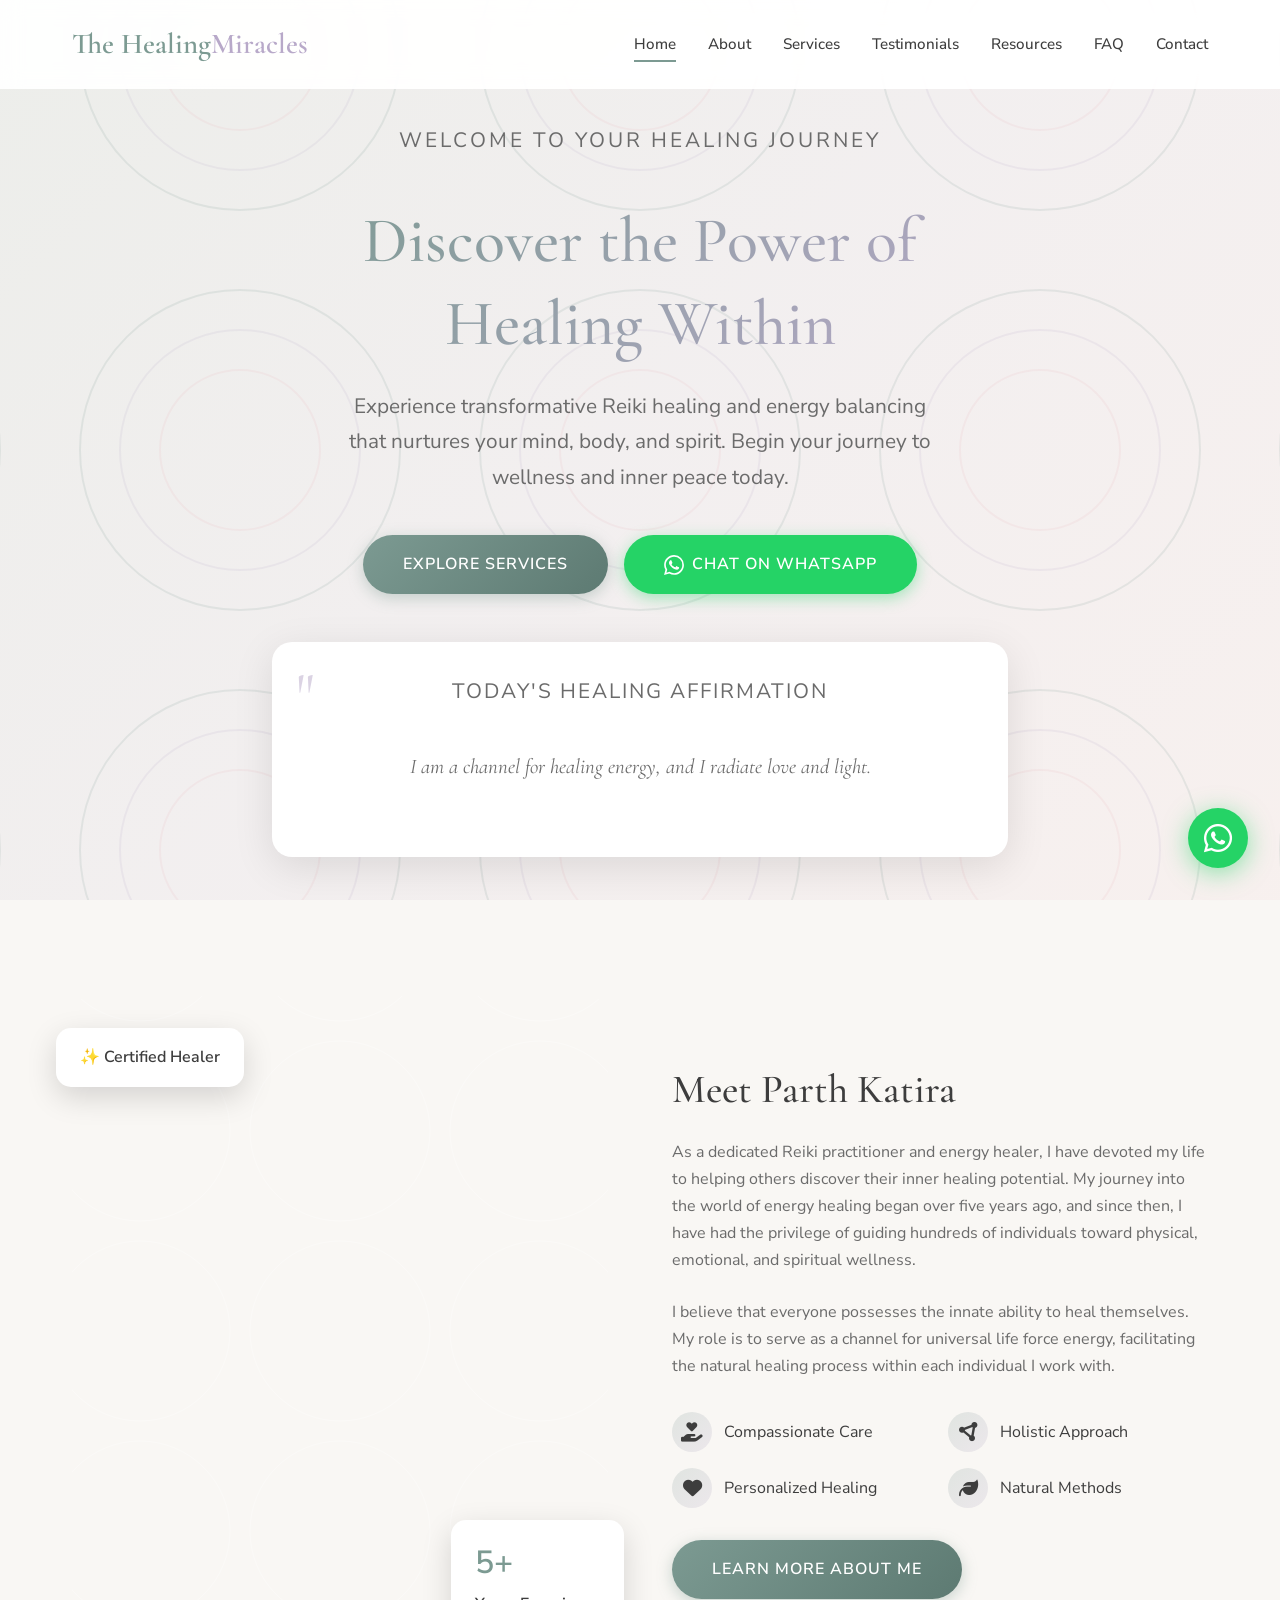
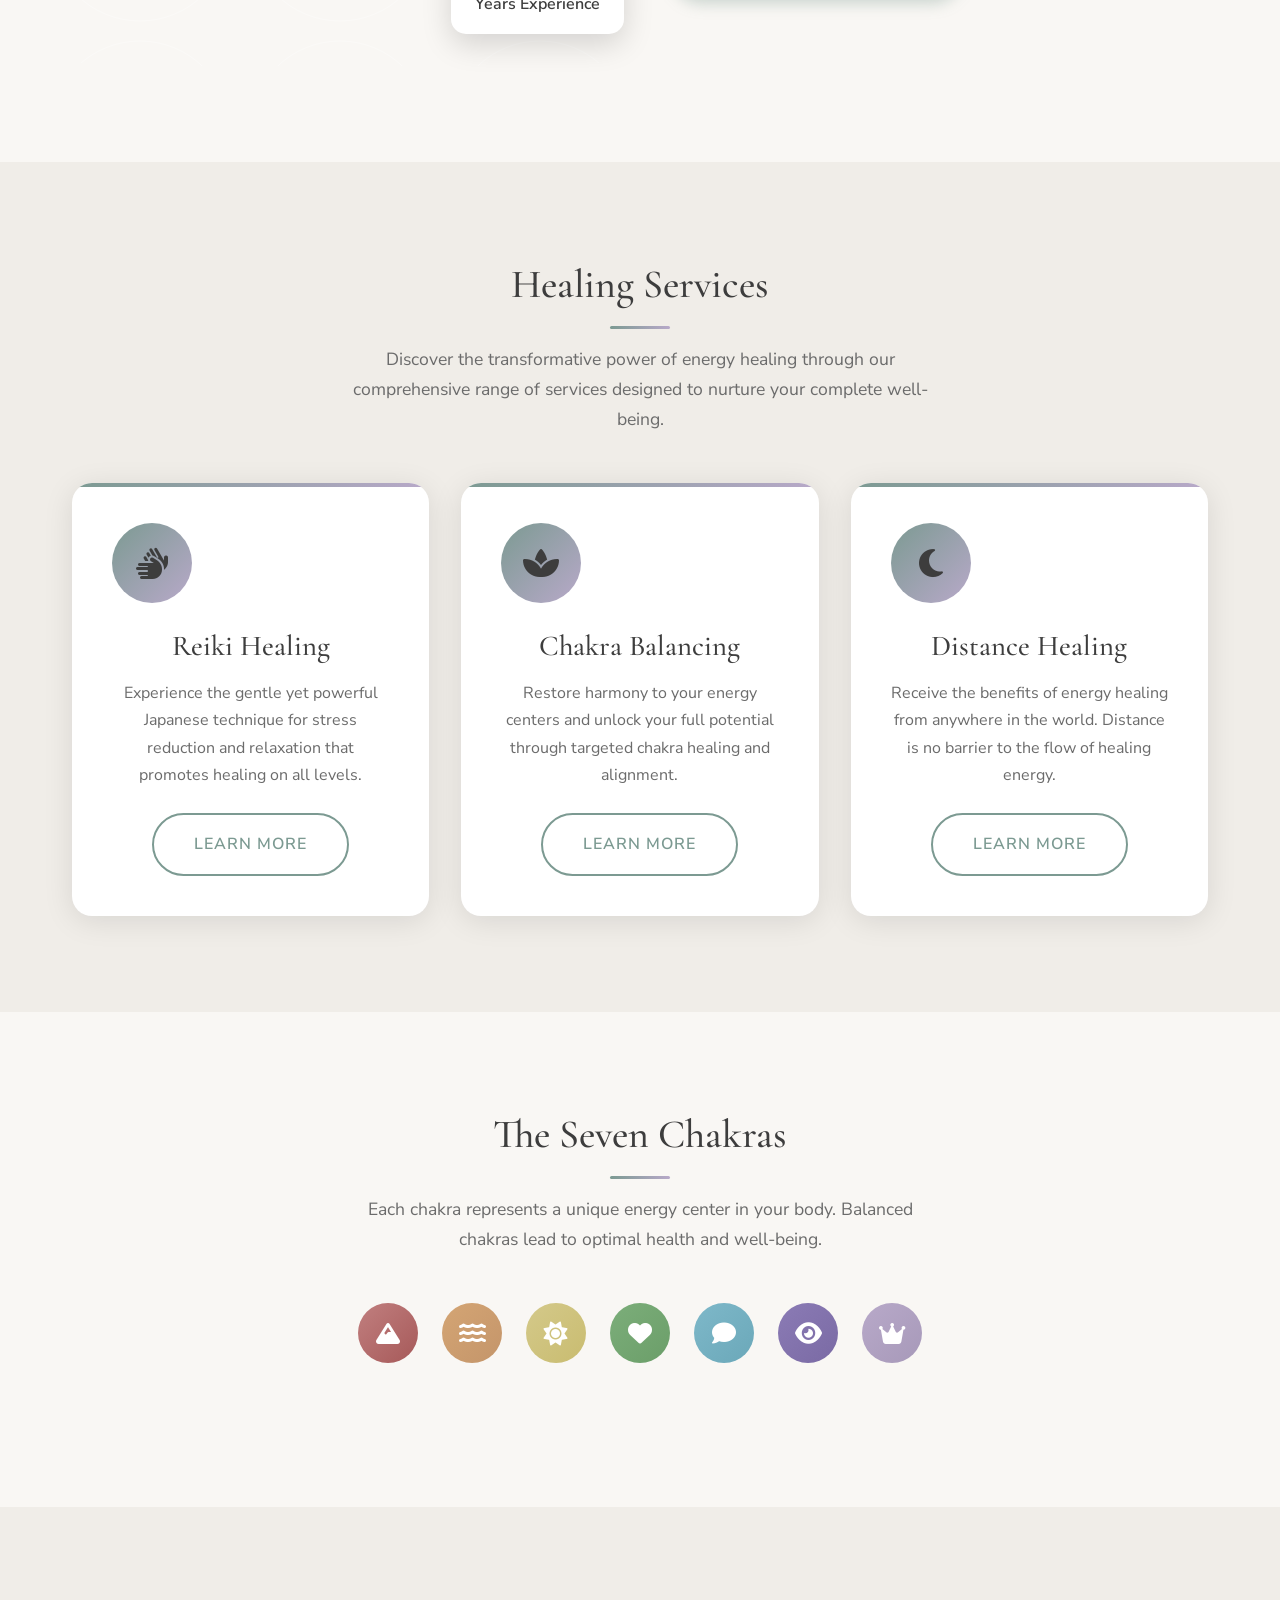
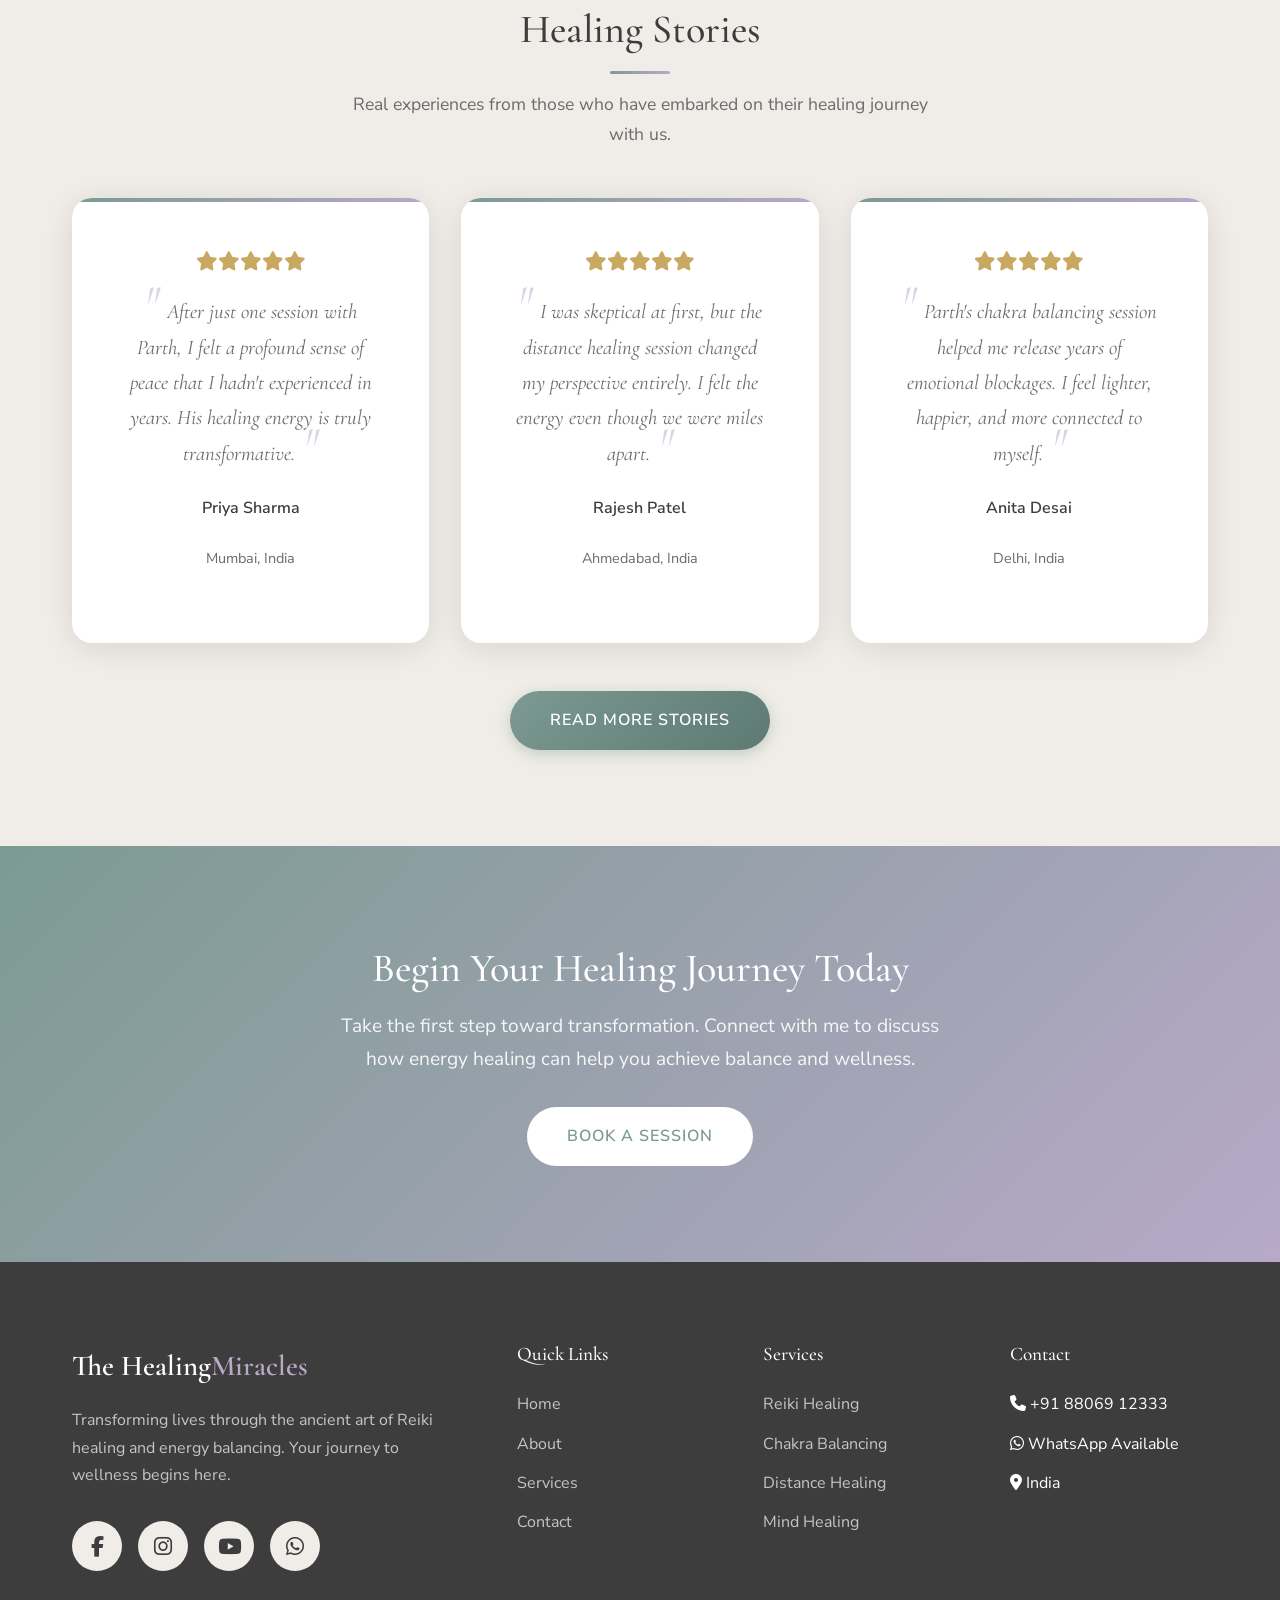
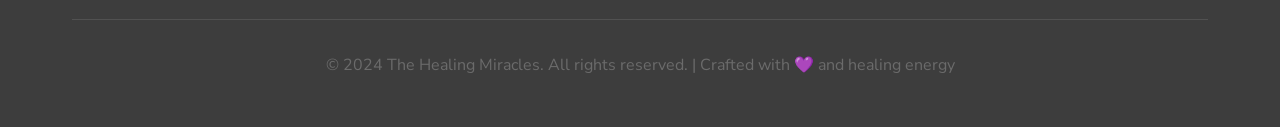
==== index.html @ 4c119acc "Initial commit: The Healing Miracles website - 7-page responsive healing website for Parth Katira - " ====
<!DOCTYPE html>
<html lang="en">
<head>
  <meta charset="UTF-8">
  <meta name="viewport" content="width=device-width, initial-scale=1.0">
  <meta name="description" content="The Healing Miracles - Professional Reiki healing and energy balancing by Parth Katira. Experience transformative healing for mind, body, and spirit.">
  <meta name="keywords" content="Reiki, healing, energy healing, chakra balancing, meditation, spiritual healing, Parth Katira">
  <meta name="author" content="Parth Katira">

  <!-- Open Graph -->
  <meta property="og:title" content="The Healing Miracles - Reiki & Energy Healing">
  <meta property="og:description" content="Transform your life through the power of Reiki and energy healing with Parth Katira.">
  <meta property="og:type" content="website">
  <meta property="og:url" content="https://thehealingmiracles.com">

  <title>The Healing Miracles | Reiki & Energy Healing by Parth Katira</title>

  <!-- Fonts -->
  <link rel="preconnect" href="https://fonts.googleapis.com">
  <link rel="preconnect" href="https://fonts.gstatic.com" crossorigin>
  <link href="https://fonts.googleapis.com/css2?family=Cormorant+Garamond:ital,wght@0,400;0,500;0,600;1,400&family=Nunito+Sans:wght@400;500;600;700&display=swap" rel="stylesheet">

  <!-- Font Awesome -->
  <link rel="stylesheet" href="https://cdnjs.cloudflare.com/ajax/libs/font-awesome/6.5.1/css/all.min.css">

  <!-- Styles -->
  <link rel="stylesheet" href="css/styles.css">

  <!-- Favicon -->
  <link rel="icon" href="data:image/svg+xml,<svg xmlns='http://www.w3.org/2000/svg' viewBox='0 0 100 100'><text y='.9em' font-size='90'>✨</text></svg>">
</head>
<body>
  <!-- Navigation -->
  <nav class="navbar">
    <div class="container">
      <a href="index.html" class="logo">The Healing<span>Miracles</span></a>
      <ul class="nav-links">
        <li><a href="index.html" class="active">Home</a></li>
        <li><a href="about.html">About</a></li>
        <li><a href="services.html">Services</a></li>
        <li><a href="testimonials.html">Testimonials</a></li>
        <li><a href="resources.html">Resources</a></li>
        <li><a href="faq.html">FAQ</a></li>
        <li><a href="contact.html">Contact</a></li>
      </ul>
      <div class="nav-toggle">
        <span></span>
        <span></span>
        <span></span>
      </div>
    </div>
  </nav>

  <!-- Hero Section -->
  <section class="hero">
    <div class="hero-content">
      <p class="hero-tagline">Welcome to Your Healing Journey</p>
      <h1>Discover the Power of Healing Within</h1>
      <p>Experience transformative Reiki healing and energy balancing that nurtures your mind, body, and spirit. Begin your journey to wellness and inner peace today.</p>
      <div class="hero-buttons">
        <a href="services.html" class="btn btn-primary">Explore Services</a>
        <a href="https://wa.me/918806912333?text=Hello!%20I%20am%20interested%20in%20learning%20more%20about%20your%20healing%20services." target="_blank" class="btn btn-whatsapp">
          <svg width="20" height="20" fill="currentColor" viewBox="0 0 24 24"><path d="M17.472 14.382c-.297-.149-1.758-.867-2.03-.967-.273-.099-.471-.148-.67.15-.197.297-.767.966-.94 1.164-.173.199-.347.223-.644.075-.297-.15-1.255-.463-2.39-1.475-.883-.788-1.48-1.761-1.653-2.059-.173-.297-.018-.458.13-.606.134-.133.298-.347.446-.52.149-.174.198-.298.298-.497.099-.198.05-.371-.025-.52-.075-.149-.669-1.612-.916-2.207-.242-.579-.487-.5-.669-.51-.173-.008-.371-.01-.57-.01-.198 0-.52.074-.792.372-.272.297-1.04 1.016-1.04 2.479 0 1.462 1.065 2.875 1.213 3.074.149.198 2.096 3.2 5.077 4.487.709.306 1.262.489 1.694.625.712.227 1.36.195 1.871.118.571-.085 1.758-.719 2.006-1.413.248-.694.248-1.289.173-1.413-.074-.124-.272-.198-.57-.347m-5.421 7.403h-.004a9.87 9.87 0 01-5.031-1.378l-.361-.214-3.741.982.998-3.648-.235-.374a9.86 9.86 0 01-1.51-5.26c.001-5.45 4.436-9.884 9.888-9.884 2.64 0 5.122 1.03 6.988 2.898a9.825 9.825 0 012.893 6.994c-.003 5.45-4.437 9.884-9.885 9.884m8.413-18.297A11.815 11.815 0 0012.05 0C5.495 0 .16 5.335.157 11.892c0 2.096.547 4.142 1.588 5.945L.057 24l6.305-1.654a11.882 11.882 0 005.683 1.448h.005c6.554 0 11.89-5.335 11.893-11.893a11.821 11.821 0 00-3.48-8.413z"/></svg>
          Chat on WhatsApp
        </a>
      </div>

      <!-- Daily Affirmation -->
      <div class="affirmation-box">
        <p class="affirmation-label">Today's Healing Affirmation</p>
        <p class="affirmation-text" id="affirmation-text">I am a channel for healing energy, and I radiate love and light.</p>
      </div>
    </div>
  </section>

  <!-- About Preview Section -->
  <section class="section">
    <div class="container">
      <div class="about-grid">
        <div class="about-image">
          <div class="about-image-placeholder" style="background: url('https://images.unsplash.com/photo-1508672019048-805c876b67e2?w=600&h=750&fit=crop') center/cover;">
          </div>
          <div class="floating-badge badge-experience">
            <span style="color: var(--primary); font-size: 2rem;">5+</span><br>
            Years Experience
          </div>
          <div class="floating-badge badge-certified">
            ✨ Certified Healer
          </div>
        </div>
        <div class="about-content fade-in">
          <h2>Meet Parth Katira</h2>
          <p>As a dedicated Reiki practitioner and energy healer, I have devoted my life to helping others discover their inner healing potential. My journey into the world of energy healing began over five years ago, and since then, I have had the privilege of guiding hundreds of individuals toward physical, emotional, and spiritual wellness.</p>
          <p>I believe that everyone possesses the innate ability to heal themselves. My role is to serve as a channel for universal life force energy, facilitating the natural healing process within each individual I work with.</p>

          <div class="values-list">
            <div class="value-item">
              <div class="value-icon"><i class="fas fa-hand-holding-heart"></i></div>
              <span>Compassionate Care</span>
            </div>
            <div class="value-item">
              <div class="value-icon"><i class="fas fa-circle-nodes"></i></div>
              <span>Holistic Approach</span>
            </div>
            <div class="value-item">
              <div class="value-icon"><i class="fas fa-heart"></i></div>
              <span>Personalized Healing</span>
            </div>
            <div class="value-item">
              <div class="value-icon"><i class="fas fa-leaf"></i></div>
              <span>Natural Methods</span>
            </div>
          </div>

          <a href="about.html" class="btn btn-primary">Learn More About Me</a>
        </div>
      </div>
    </div>
  </section>

  <!-- Services Preview -->
  <section class="section section-alt">
    <div class="container">
      <h2 class="section-title">Healing Services</h2>
      <p class="section-subtitle">Discover the transformative power of energy healing through our comprehensive range of services designed to nurture your complete well-being.</p>

      <div class="card-grid">
        <div class="card service-card fade-in">
          <div class="card-icon"><i class="fas fa-hands"></i></div>
          <h3>Reiki Healing</h3>
          <p>Experience the gentle yet powerful Japanese technique for stress reduction and relaxation that promotes healing on all levels.</p>
          <a href="services.html" class="btn btn-secondary">Learn More</a>
        </div>

        <div class="card service-card fade-in">
          <div class="card-icon"><i class="fas fa-spa"></i></div>
          <h3>Chakra Balancing</h3>
          <p>Restore harmony to your energy centers and unlock your full potential through targeted chakra healing and alignment.</p>
          <a href="services.html" class="btn btn-secondary">Learn More</a>
        </div>

        <div class="card service-card fade-in">
          <div class="card-icon"><i class="fas fa-moon"></i></div>
          <h3>Distance Healing</h3>
          <p>Receive the benefits of energy healing from anywhere in the world. Distance is no barrier to the flow of healing energy.</p>
          <a href="services.html" class="btn btn-secondary">Learn More</a>
        </div>
      </div>
    </div>
  </section>

  <!-- Chakra Display -->
  <section class="section">
    <div class="container text-center">
      <h2 class="section-title">The Seven Chakras</h2>
      <p class="section-subtitle">Each chakra represents a unique energy center in your body. Balanced chakras lead to optimal health and well-being.</p>

      <div class="chakra-display">
        <div class="chakra chakra-root" data-chakra="root" title="Root Chakra - Grounding & Stability"><i class="fas fa-mountain"></i></div>
        <div class="chakra chakra-sacral" data-chakra="sacral" title="Sacral Chakra - Creativity & Emotions"><i class="fas fa-water"></i></div>
        <div class="chakra chakra-solar" data-chakra="solar" title="Solar Plexus - Personal Power"><i class="fas fa-sun"></i></div>
        <div class="chakra chakra-heart" data-chakra="heart" title="Heart Chakra - Love & Compassion"><i class="fas fa-heart"></i></div>
        <div class="chakra chakra-throat" data-chakra="throat" title="Throat Chakra - Communication"><i class="fas fa-comment"></i></div>
        <div class="chakra chakra-third-eye" data-chakra="third-eye" title="Third Eye - Intuition & Wisdom"><i class="fas fa-eye"></i></div>
        <div class="chakra chakra-crown" data-chakra="crown" title="Crown Chakra - Spiritual Connection"><i class="fas fa-crown"></i></div>
      </div>
    </div>
  </section>

  <!-- Testimonials Preview -->
  <section class="section section-alt">
    <div class="container">
      <h2 class="section-title">Healing Stories</h2>
      <p class="section-subtitle">Real experiences from those who have embarked on their healing journey with us.</p>

      <div class="card-grid">
        <div class="card testimonial-card fade-in">
          <div class="stars"><i class="fas fa-star"></i><i class="fas fa-star"></i><i class="fas fa-star"></i><i class="fas fa-star"></i><i class="fas fa-star"></i></div>
          <p class="testimonial-text">After just one session with Parth, I felt a profound sense of peace that I hadn't experienced in years. His healing energy is truly transformative.</p>
          <p class="testimonial-author">Priya Sharma</p>
          <p class="testimonial-location">Mumbai, India</p>
        </div>

        <div class="card testimonial-card fade-in">
          <div class="stars"><i class="fas fa-star"></i><i class="fas fa-star"></i><i class="fas fa-star"></i><i class="fas fa-star"></i><i class="fas fa-star"></i></div>
          <p class="testimonial-text">I was skeptical at first, but the distance healing session changed my perspective entirely. I felt the energy even though we were miles apart.</p>
          <p class="testimonial-author">Rajesh Patel</p>
          <p class="testimonial-location">Ahmedabad, India</p>
        </div>

        <div class="card testimonial-card fade-in">
          <div class="stars"><i class="fas fa-star"></i><i class="fas fa-star"></i><i class="fas fa-star"></i><i class="fas fa-star"></i><i class="fas fa-star"></i></div>
          <p class="testimonial-text">Parth's chakra balancing session helped me release years of emotional blockages. I feel lighter, happier, and more connected to myself.</p>
          <p class="testimonial-author">Anita Desai</p>
          <p class="testimonial-location">Delhi, India</p>
        </div>
      </div>

      <div class="text-center" style="margin-top: 3rem;">
        <a href="testimonials.html" class="btn btn-primary">Read More Stories</a>
      </div>
    </div>
  </section>

  <!-- CTA Section -->
  <section class="section" style="background: linear-gradient(135deg, var(--primary), var(--secondary)); color: white; text-align: center;">
    <div class="container">
      <h2 style="color: white; margin-bottom: 1rem;">Begin Your Healing Journey Today</h2>
      <p style="color: rgba(255,255,255,0.9); max-width: 600px; margin: 0 auto 2rem; font-size: 1.2rem;">Take the first step toward transformation. Connect with me to discuss how energy healing can help you achieve balance and wellness.</p>
      <a href="https://wa.me/918806912333?text=Hello!%20I%20would%20like%20to%20book%20a%20healing%20session." target="_blank" class="btn" style="background: white; color: var(--primary);">
        Book a Session
      </a>
    </div>
  </section>

  <!-- Footer -->
  <footer class="footer">
    <div class="container">
      <div class="footer-grid">
        <div class="footer-brand">
          <a href="index.html" class="logo">The Healing<span>Miracles</span></a>
          <p>Transforming lives through the ancient art of Reiki healing and energy balancing. Your journey to wellness begins here.</p>
          <div class="social-links">
            <a href="#" class="social-link" title="Facebook"><i class="fab fa-facebook-f"></i></a>
            <a href="#" class="social-link" title="Instagram"><i class="fab fa-instagram"></i></a>
            <a href="#" class="social-link" title="YouTube"><i class="fab fa-youtube"></i></a>
            <a href="https://wa.me/918806912333" class="social-link" title="WhatsApp"><i class="fab fa-whatsapp"></i></a>
          </div>
        </div>

        <div>
          <h4>Quick Links</h4>
          <ul class="footer-links">
            <li><a href="index.html">Home</a></li>
            <li><a href="about.html">About</a></li>
            <li><a href="services.html">Services</a></li>
            <li><a href="contact.html">Contact</a></li>
          </ul>
        </div>

        <div>
          <h4>Services</h4>
          <ul class="footer-links">
            <li><a href="services.html">Reiki Healing</a></li>
            <li><a href="services.html">Chakra Balancing</a></li>
            <li><a href="services.html">Distance Healing</a></li>
            <li><a href="services.html">Mind Healing</a></li>
          </ul>
        </div>

        <div>
          <h4>Contact</h4>
          <ul class="footer-links">
            <li><i class="fas fa-phone"></i> +91 88069 12333</li>
            <li><i class="fab fa-whatsapp"></i> WhatsApp Available</li>
            <li><i class="fas fa-map-marker-alt"></i> India</li>
          </ul>
        </div>
      </div>

      <div class="footer-bottom">
        <p>&copy; 2024 The Healing Miracles. All rights reserved. | Crafted with 💜 and healing energy</p>
      </div>
    </div>
  </footer>

  <!-- WhatsApp Floating Button -->
  <a href="https://wa.me/918806912333?text=Hello!%20I%20am%20interested%20in%20your%20healing%20services." target="_blank" class="whatsapp-float" title="Chat on WhatsApp">
    <i class="fab fa-whatsapp"></i>
  </a>

  <!-- Scripts -->
  <script src="js/main.js"></script>
</body>
</html>
---- css/styles.css ----
/* ============================================
   The Healing Miracles - Main Stylesheet
   A calming, spiritual design for healing practice
   ============================================ */

/* CSS Variables */
:root {
  --primary: #7C9A92;
  --primary-dark: #5d7a72;
  --secondary: #B8A9C9;
  --accent: #E8B4BC;
  --background: #F9F7F4;
  --background-alt: #F0EDE8;
  --text: #3D3D3D;
  --text-light: #6B6B6B;
  --white: #FFFFFF;
  --gold: #C9A962;
  --shadow: rgba(0, 0, 0, 0.1);
  --shadow-lg: rgba(0, 0, 0, 0.15);

  --font-primary: 'Cormorant Garamond', Georgia, serif;
  --font-secondary: 'Nunito Sans', 'Segoe UI', sans-serif;

  --transition: all 0.3s ease;
  --transition-slow: all 0.5s ease;
}

/* Reset & Base */
*, *::before, *::after {
  margin: 0;
  padding: 0;
  box-sizing: border-box;
}

html {
  scroll-behavior: smooth;
  font-size: 16px;
}

body {
  font-family: var(--font-secondary);
  background-color: var(--background);
  color: var(--text);
  line-height: 1.7;
  overflow-x: hidden;
}

/* Typography */
h1, h2, h3, h4, h5, h6 {
  font-family: var(--font-primary);
  font-weight: 500;
  line-height: 1.3;
  color: var(--text);
}

h1 { font-size: 3.5rem; }
h2 { font-size: 2.5rem; }
h3 { font-size: 1.8rem; }
h4 { font-size: 1.4rem; }

p {
  margin-bottom: 1rem;
  color: var(--text-light);
}

a {
  color: var(--primary);
  text-decoration: none;
  transition: var(--transition);
}

a:hover {
  color: var(--primary-dark);
}

/* Utility Classes */
.container {
  max-width: 1200px;
  margin: 0 auto;
  padding: 0 2rem;
}

.section {
  padding: 6rem 0;
}

.section-alt {
  background-color: var(--background-alt);
}

.text-center {
  text-align: center;
}

.section-title {
  text-align: center;
  margin-bottom: 1rem;
  position: relative;
}

.section-subtitle {
  text-align: center;
  color: var(--text-light);
  max-width: 600px;
  margin: 0 auto 3rem;
  font-size: 1.1rem;
}

.section-title::after {
  content: '';
  display: block;
  width: 60px;
  height: 3px;
  background: linear-gradient(90deg, var(--primary), var(--secondary));
  margin: 1rem auto 0;
  border-radius: 2px;
}

/* Buttons */
.btn {
  display: inline-block;
  padding: 1rem 2.5rem;
  border-radius: 50px;
  font-family: var(--font-secondary);
  font-size: 1rem;
  font-weight: 600;
  text-transform: uppercase;
  letter-spacing: 1px;
  cursor: pointer;
  transition: var(--transition);
  border: none;
}

.btn-primary {
  background: linear-gradient(135deg, var(--primary), var(--primary-dark));
  color: var(--white);
  box-shadow: 0 4px 15px rgba(124, 154, 146, 0.4);
}

.btn-primary:hover {
  transform: translateY(-3px);
  box-shadow: 0 8px 25px rgba(124, 154, 146, 0.5);
  color: var(--white);
}

.btn-secondary {
  background: transparent;
  color: var(--primary);
  border: 2px solid var(--primary);
}

.btn-secondary:hover {
  background: var(--primary);
  color: var(--white);
}

.btn-whatsapp {
  background: #25D366;
  color: var(--white);
  display: inline-flex;
  align-items: center;
  gap: 0.5rem;
  box-shadow: 0 4px 15px rgba(37, 211, 102, 0.4);
}

.btn-whatsapp:hover {
  background: #128C7E;
  color: var(--white);
  transform: translateY(-3px);
}

/* Navigation */
.navbar {
  position: fixed;
  top: 0;
  left: 0;
  right: 0;
  z-index: 1000;
  padding: 1.25rem 0;
  background: rgba(255, 255, 255, 0.95);
  backdrop-filter: blur(10px);
  -webkit-backdrop-filter: blur(10px);
  transition: var(--transition);
}

.navbar.scrolled {
  background: rgba(255, 255, 255, 0.98);
  box-shadow: 0 2px 20px var(--shadow);
  padding: 0.75rem 0;
}

.navbar .container {
  display: flex;
  justify-content: space-between;
  align-items: center;
}

.logo {
  font-family: var(--font-primary);
  font-size: 1.8rem;
  color: var(--primary);
  font-weight: 600;
}

.logo span {
  color: var(--secondary);
}

.nav-links {
  display: flex;
  list-style: none;
  gap: 2rem;
}

.nav-links a {
  color: var(--text);
  font-weight: 500;
  font-size: 0.95rem;
  position: relative;
  padding: 0.5rem 0;
}

.nav-links a::after {
  content: '';
  position: absolute;
  bottom: 0;
  left: 0;
  width: 0;
  height: 2px;
  background: var(--primary);
  transition: var(--transition);
}

.nav-links a:hover::after,
.nav-links a.active::after {
  width: 100%;
}

.nav-toggle {
  display: none;
  flex-direction: column;
  gap: 5px;
  cursor: pointer;
  padding: 0.5rem;
}

.nav-toggle span {
  width: 25px;
  height: 2px;
  background: var(--text);
  transition: var(--transition);
}

/* Hero Section */
.hero {
  min-height: 100vh;
  display: flex;
  align-items: center;
  justify-content: center;
  text-align: center;
  position: relative;
  padding-top: 80px;
  background: linear-gradient(135deg,
    rgba(124, 154, 146, 0.1) 0%,
    rgba(184, 169, 201, 0.1) 50%,
    rgba(232, 180, 188, 0.1) 100%);
  overflow: hidden;
}

.hero::before {
  content: '';
  position: absolute;
  top: 0;
  left: 0;
  right: 0;
  bottom: 0;
  background: url('data:image/svg+xml,<svg xmlns="http://www.w3.org/2000/svg" viewBox="0 0 100 100"><circle cx="50" cy="50" r="40" fill="none" stroke="%237C9A92" stroke-width="0.5" opacity="0.3"/><circle cx="50" cy="50" r="30" fill="none" stroke="%23B8A9C9" stroke-width="0.5" opacity="0.3"/><circle cx="50" cy="50" r="20" fill="none" stroke="%23E8B4BC" stroke-width="0.5" opacity="0.3"/></svg>') center/400px repeat;
  opacity: 0.5;
  animation: float 20s ease-in-out infinite;
}

@keyframes float {
  0%, 100% { transform: translateY(0) rotate(0deg); }
  50% { transform: translateY(-20px) rotate(5deg); }
}

.hero-content {
  position: relative;
  z-index: 1;
  max-width: 800px;
  padding: 2rem;
}

.hero-tagline {
  font-family: var(--font-secondary);
  font-size: 1rem;
  text-transform: uppercase;
  letter-spacing: 3px;
  color: var(--primary);
  margin-bottom: 1.5rem;
}

.hero h1 {
  font-size: 4rem;
  margin-bottom: 1.5rem;
  background: linear-gradient(135deg, var(--primary), var(--secondary));
  -webkit-background-clip: text;
  -webkit-text-fill-color: transparent;
  background-clip: text;
}

.hero p {
  font-size: 1.3rem;
  color: var(--text-light);
  margin-bottom: 2.5rem;
  max-width: 600px;
  margin-left: auto;
  margin-right: auto;
}

.hero-buttons {
  display: flex;
  gap: 1rem;
  justify-content: center;
  flex-wrap: wrap;
}

/* Daily Affirmation */
.affirmation-box {
  background: var(--white);
  padding: 2rem 3rem;
  border-radius: 20px;
  box-shadow: 0 10px 40px var(--shadow);
  margin-top: 3rem;
  position: relative;
}

.affirmation-box::before {
  content: '"';
  font-family: var(--font-primary);
  font-size: 4rem;
  color: var(--secondary);
  opacity: 0.5;
  position: absolute;
  top: 0;
  left: 1.5rem;
}

.affirmation-label {
  font-size: 0.85rem;
  text-transform: uppercase;
  letter-spacing: 2px;
  color: var(--primary);
  margin-bottom: 0.5rem;
}

.affirmation-text {
  font-family: var(--font-primary);
  font-size: 1.5rem;
  font-style: italic;
  color: var(--text);
}

/* Page Header */
.page-header {
  padding: 10rem 0 5rem;
  text-align: center;
  background: linear-gradient(135deg,
    rgba(124, 154, 146, 0.1) 0%,
    rgba(184, 169, 201, 0.1) 100%);
}

.page-header h1 {
  font-size: 3rem;
  margin-bottom: 1rem;
}

.breadcrumb {
  display: flex;
  justify-content: center;
  gap: 0.5rem;
  font-size: 0.9rem;
  color: var(--text-light);
}

.breadcrumb a {
  color: var(--primary);
}

/* Cards */
.card-grid {
  display: grid;
  grid-template-columns: repeat(auto-fit, minmax(300px, 1fr));
  gap: 2rem;
}

.card {
  background: var(--white);
  border-radius: 20px;
  padding: 2.5rem;
  box-shadow: 0 5px 30px var(--shadow);
  transition: var(--transition);
  position: relative;
  overflow: hidden;
}

.card::before {
  content: '';
  position: absolute;
  top: 0;
  left: 0;
  right: 0;
  height: 4px;
  background: linear-gradient(90deg, var(--primary), var(--secondary));
}

.card:hover {
  transform: translateY(-10px);
  box-shadow: 0 15px 50px var(--shadow-lg);
}

.card-icon {
  width: 80px;
  height: 80px;
  border-radius: 50%;
  background: linear-gradient(135deg, var(--primary), var(--secondary));
  display: flex;
  align-items: center;
  justify-content: center;
  margin-bottom: 1.5rem;
  font-size: 2rem;
}

.card h3 {
  margin-bottom: 1rem;
}

.card p {
  margin-bottom: 1.5rem;
}

/* Service Cards */
.service-card {
  text-align: center;
}

.service-price {
  font-family: var(--font-primary);
  font-size: 2rem;
  color: var(--primary);
  margin: 1rem 0;
}

.service-features {
  list-style: none;
  margin: 1.5rem 0;
  text-align: left;
}

.service-features li {
  padding: 0.5rem 0;
  padding-left: 1.5rem;
  position: relative;
  color: var(--text-light);
}

.service-features li::before {
  content: '✓';
  position: absolute;
  left: 0;
  color: var(--primary);
  font-weight: bold;
}

/* Testimonials */
.testimonial-card {
  text-align: center;
  padding: 3rem;
}

.testimonial-text {
  font-family: var(--font-primary);
  font-size: 1.3rem;
  font-style: italic;
  margin-bottom: 2rem;
  position: relative;
}

.testimonial-text::before,
.testimonial-text::after {
  font-size: 3rem;
  color: var(--secondary);
  opacity: 0.5;
  line-height: 0;
}

.testimonial-text::before {
  content: '"';
  margin-right: 0.5rem;
}

.testimonial-text::after {
  content: '"';
  margin-left: 0.5rem;
}

.testimonial-author {
  font-weight: 600;
  color: var(--text);
}

.testimonial-location {
  font-size: 0.9rem;
  color: var(--text-light);
}

.stars {
  color: var(--gold);
  font-size: 1.2rem;
  margin-bottom: 1rem;
}

/* About Section */
.about-grid {
  display: grid;
  grid-template-columns: 1fr 1fr;
  gap: 4rem;
  align-items: center;
}

.about-image {
  position: relative;
}

.about-image-placeholder {
  width: 100%;
  aspect-ratio: 4/5;
  background: linear-gradient(135deg, var(--primary), var(--secondary));
  border-radius: 20px;
  display: flex;
  align-items: center;
  justify-content: center;
  font-size: 8rem;
  color: var(--white);
  position: relative;
  overflow: hidden;
}

.about-image-placeholder::after {
  content: '';
  position: absolute;
  inset: 0;
  background: url('data:image/svg+xml,<svg xmlns="http://www.w3.org/2000/svg" viewBox="0 0 100 100"><circle cx="50" cy="50" r="45" fill="none" stroke="white" stroke-width="0.5" opacity="0.3"/></svg>') center/200px repeat;
}

.floating-badge {
  position: absolute;
  background: var(--white);
  padding: 1rem 1.5rem;
  border-radius: 15px;
  box-shadow: 0 10px 30px var(--shadow-lg);
  font-weight: 600;
}

.badge-experience {
  bottom: 2rem;
  right: -1rem;
}

.badge-certified {
  top: 2rem;
  left: -1rem;
}

.about-content h2 {
  margin-bottom: 1.5rem;
}

.about-content p {
  margin-bottom: 1.5rem;
}

.values-list {
  display: grid;
  grid-template-columns: 1fr 1fr;
  gap: 1rem;
  margin: 2rem 0;
}

.value-item {
  display: flex;
  align-items: center;
  gap: 0.75rem;
}

.value-icon {
  width: 40px;
  height: 40px;
  border-radius: 50%;
  background: linear-gradient(135deg, rgba(124, 154, 146, 0.2), rgba(184, 169, 201, 0.2));
  display: flex;
  align-items: center;
  justify-content: center;
  font-size: 1.2rem;
}

/* FAQ Accordion */
.faq-list {
  max-width: 800px;
  margin: 0 auto;
}

.faq-item {
  background: var(--white);
  border-radius: 15px;
  margin-bottom: 1rem;
  box-shadow: 0 5px 20px var(--shadow);
  overflow: hidden;
}

.faq-question {
  width: 100%;
  padding: 1.5rem 2rem;
  background: none;
  border: none;
  text-align: left;
  font-family: var(--font-primary);
  font-size: 1.2rem;
  color: var(--text);
  cursor: pointer;
  display: flex;
  justify-content: space-between;
  align-items: center;
  transition: var(--transition);
}

.faq-question:hover {
  color: var(--primary);
}

.faq-icon {
  font-size: 1.5rem;
  color: var(--primary);
  transition: var(--transition);
}

.faq-item.active .faq-icon {
  transform: rotate(45deg);
}

.faq-answer {
  max-height: 0;
  overflow: hidden;
  transition: var(--transition-slow);
}

.faq-item.active .faq-answer {
  max-height: 500px;
}

.faq-answer-content {
  padding: 0 2rem 1.5rem;
  color: var(--text-light);
}

/* Contact Section */
.contact-grid {
  display: grid;
  grid-template-columns: 1fr 1.5fr;
  gap: 4rem;
}

.contact-info {
  padding: 2rem;
}

.contact-item {
  display: flex;
  gap: 1.5rem;
  margin-bottom: 2rem;
}

.contact-icon {
  width: 60px;
  height: 60px;
  border-radius: 50%;
  background: linear-gradient(135deg, var(--primary), var(--secondary));
  display: flex;
  align-items: center;
  justify-content: center;
  font-size: 1.5rem;
  flex-shrink: 0;
}

.contact-text h4 {
  margin-bottom: 0.25rem;
}

.contact-text p {
  margin: 0;
}

.social-links {
  display: flex;
  gap: 1rem;
  margin-top: 2rem;
}

.social-link {
  width: 50px;
  height: 50px;
  border-radius: 50%;
  background: var(--background-alt);
  display: flex;
  align-items: center;
  justify-content: center;
  font-size: 1.3rem;
  color: var(--text);
  transition: var(--transition);
}

.social-link:hover {
  background: var(--primary);
  color: var(--white);
  transform: translateY(-3px);
}

.contact-form {
  background: var(--white);
  padding: 3rem;
  border-radius: 20px;
  box-shadow: 0 10px 40px var(--shadow);
}

.form-group {
  margin-bottom: 1.5rem;
}

.form-group label {
  display: block;
  margin-bottom: 0.5rem;
  font-weight: 500;
  color: var(--text);
}

.form-group input,
.form-group textarea,
.form-group select {
  width: 100%;
  padding: 1rem 1.5rem;
  border: 2px solid var(--background-alt);
  border-radius: 10px;
  font-family: var(--font-secondary);
  font-size: 1rem;
  transition: var(--transition);
  background: var(--background);
}

.form-group input:focus,
.form-group textarea:focus,
.form-group select:focus {
  outline: none;
  border-color: var(--primary);
  background: var(--white);
}

.form-group textarea {
  min-height: 150px;
  resize: vertical;
}

/* Resources/Blog Cards */
.resource-card {
  background: var(--white);
  border-radius: 20px;
  overflow: hidden;
  box-shadow: 0 5px 30px var(--shadow);
  transition: var(--transition);
}

.resource-card:hover {
  transform: translateY(-10px);
}

.resource-image {
  height: 200px;
  background: linear-gradient(135deg, var(--primary), var(--secondary));
  display: flex;
  align-items: center;
  justify-content: center;
  font-size: 4rem;
}

.resource-content {
  padding: 2rem;
}

.resource-tag {
  display: inline-block;
  padding: 0.25rem 1rem;
  background: rgba(124, 154, 146, 0.1);
  color: var(--primary);
  border-radius: 20px;
  font-size: 0.85rem;
  margin-bottom: 1rem;
}

.resource-content h3 {
  margin-bottom: 0.75rem;
}

.resource-meta {
  font-size: 0.9rem;
  color: var(--text-light);
}

/* Chakra Display */
.chakra-display {
  display: flex;
  justify-content: center;
  gap: 1.5rem;
  flex-wrap: wrap;
  margin: 3rem 0;
}

.chakra {
  width: 60px;
  height: 60px;
  border-radius: 50%;
  display: flex;
  align-items: center;
  justify-content: center;
  font-size: 1.5rem;
  color: var(--white);
  transition: var(--transition);
  cursor: pointer;
}

.chakra:hover {
  transform: scale(1.2);
}

.chakra-root { background: linear-gradient(135deg, #C17F7F, #A65959); }
.chakra-sacral { background: linear-gradient(135deg, #D4A574, #C4956A); }
.chakra-solar { background: linear-gradient(135deg, #D4C98A, #C9BC70); }
.chakra-heart { background: linear-gradient(135deg, #7CAE7A, #6B9E69); }
.chakra-throat { background: linear-gradient(135deg, #7EB8C9, #6BA8B9); }
.chakra-third-eye { background: linear-gradient(135deg, #8B7BB5, #7A6AA4); }
.chakra-crown { background: linear-gradient(135deg, #B8A9C9, #A799B9); }

/* WhatsApp Floating Button */
.whatsapp-float {
  position: fixed;
  bottom: 2rem;
  right: 2rem;
  width: 60px;
  height: 60px;
  background: #25D366;
  border-radius: 50%;
  display: flex;
  align-items: center;
  justify-content: center;
  font-size: 2rem;
  color: var(--white);
  box-shadow: 0 5px 25px rgba(37, 211, 102, 0.5);
  z-index: 999;
  transition: var(--transition);
  animation: pulse 2s infinite;
}

.whatsapp-float:hover {
  transform: scale(1.1);
  color: var(--white);
}

@keyframes pulse {
  0%, 100% { box-shadow: 0 5px 25px rgba(37, 211, 102, 0.5); }
  50% { box-shadow: 0 5px 35px rgba(37, 211, 102, 0.8); }
}

/* Footer */
.footer {
  background: var(--text);
  color: var(--white);
  padding: 5rem 0 2rem;
}

.footer-grid {
  display: grid;
  grid-template-columns: 2fr 1fr 1fr 1fr;
  gap: 3rem;
  margin-bottom: 3rem;
}

.footer-brand .logo {
  color: var(--white);
  margin-bottom: 1rem;
  display: block;
}

.footer-brand p {
  color: rgba(255, 255, 255, 0.7);
}

.footer h4 {
  color: var(--white);
  margin-bottom: 1.5rem;
  font-size: 1.2rem;
}

.footer-links {
  list-style: none;
}

.footer-links li {
  margin-bottom: 0.75rem;
}

.footer-links a {
  color: rgba(255, 255, 255, 0.7);
}

.footer-links a:hover {
  color: var(--white);
}

.footer-bottom {
  border-top: 1px solid rgba(255, 255, 255, 0.1);
  padding-top: 2rem;
  text-align: center;
  color: rgba(255, 255, 255, 0.5);
}

/* Animations */
.fade-in {
  opacity: 0;
  transform: translateY(30px);
  transition: var(--transition-slow);
}

.fade-in.visible {
  opacity: 1;
  transform: translateY(0);
}

/* Responsive Design */
@media (max-width: 1024px) {
  .about-grid,
  .contact-grid {
    grid-template-columns: 1fr;
  }

  .footer-grid {
    grid-template-columns: 1fr 1fr;
  }
}

@media (max-width: 768px) {
  h1 { font-size: 2.5rem; }
  h2 { font-size: 2rem; }

  .hero h1 { font-size: 2.8rem; }

  .nav-links {
    position: fixed;
    top: 0;
    right: -100%;
    width: 80%;
    max-width: 300px;
    height: 100vh;
    background: var(--white);
    flex-direction: column;
    justify-content: center;
    align-items: center;
    box-shadow: -5px 0 30px var(--shadow);
    transition: var(--transition);
  }

  .nav-links.active {
    right: 0;
  }

  .nav-toggle {
    display: flex;
    z-index: 1001;
  }

  .nav-toggle.active span:nth-child(1) {
    transform: rotate(45deg) translate(5px, 5px);
  }

  .nav-toggle.active span:nth-child(2) {
    opacity: 0;
  }

  .nav-toggle.active span:nth-child(3) {
    transform: rotate(-45deg) translate(5px, -5px);
  }

  .section {
    padding: 4rem 0;
  }

  .values-list {
    grid-template-columns: 1fr;
  }

  .footer-grid {
    grid-template-columns: 1fr;
    text-align: center;
  }

  .social-links {
    justify-content: center;
  }

  .hero-buttons {
    flex-direction: column;
    align-items: center;
  }

  .affirmation-box {
    padding: 1.5rem 2rem;
  }

  .card-grid {
    grid-template-columns: 1fr;
  }
}

@media (max-width: 480px) {
  .container {
    padding: 0 1rem;
  }

  .hero h1 {
    font-size: 2.2rem;
  }

  .btn {
    padding: 0.875rem 2rem;
    font-size: 0.9rem;
  }

  .whatsapp-float {
    bottom: 1rem;
    right: 1rem;
  }
}

/* Print Styles */
@media print {
  .navbar,
  .whatsapp-float,
  .btn {
    display: none;
  }
}
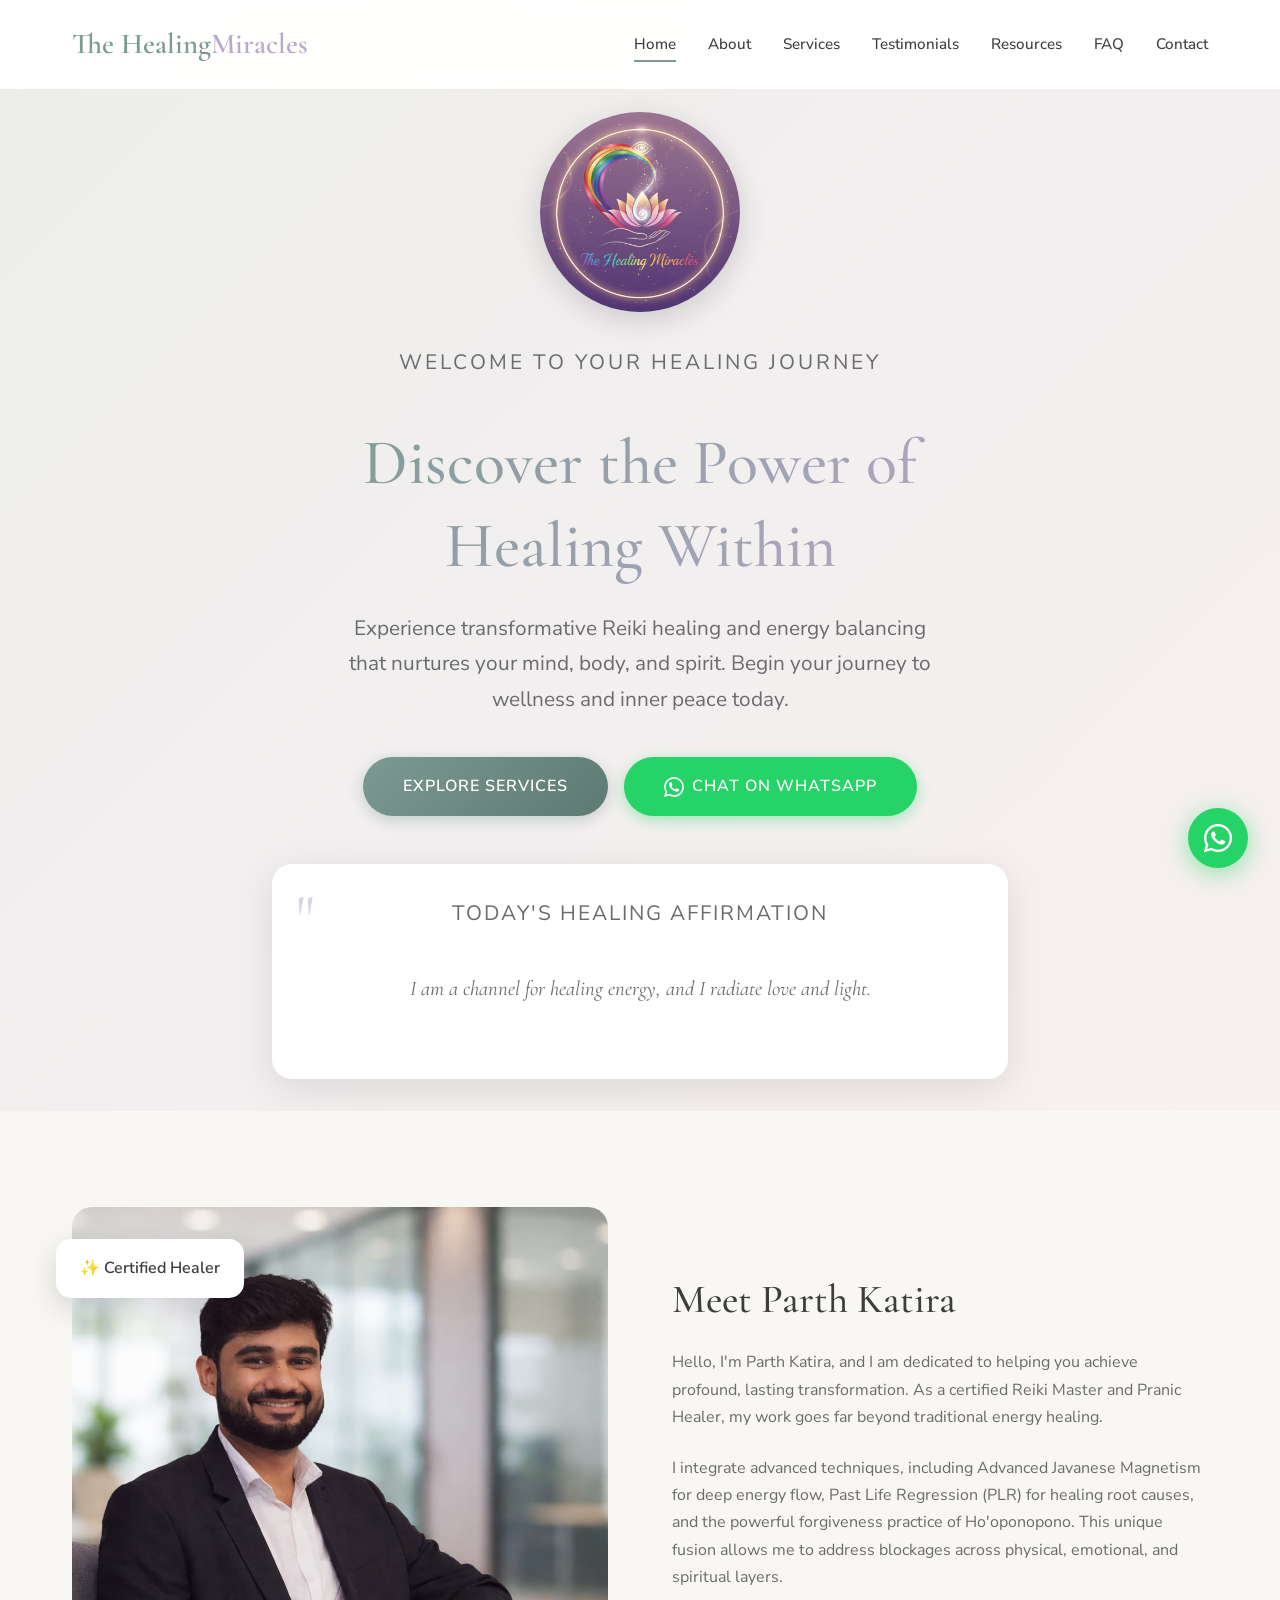
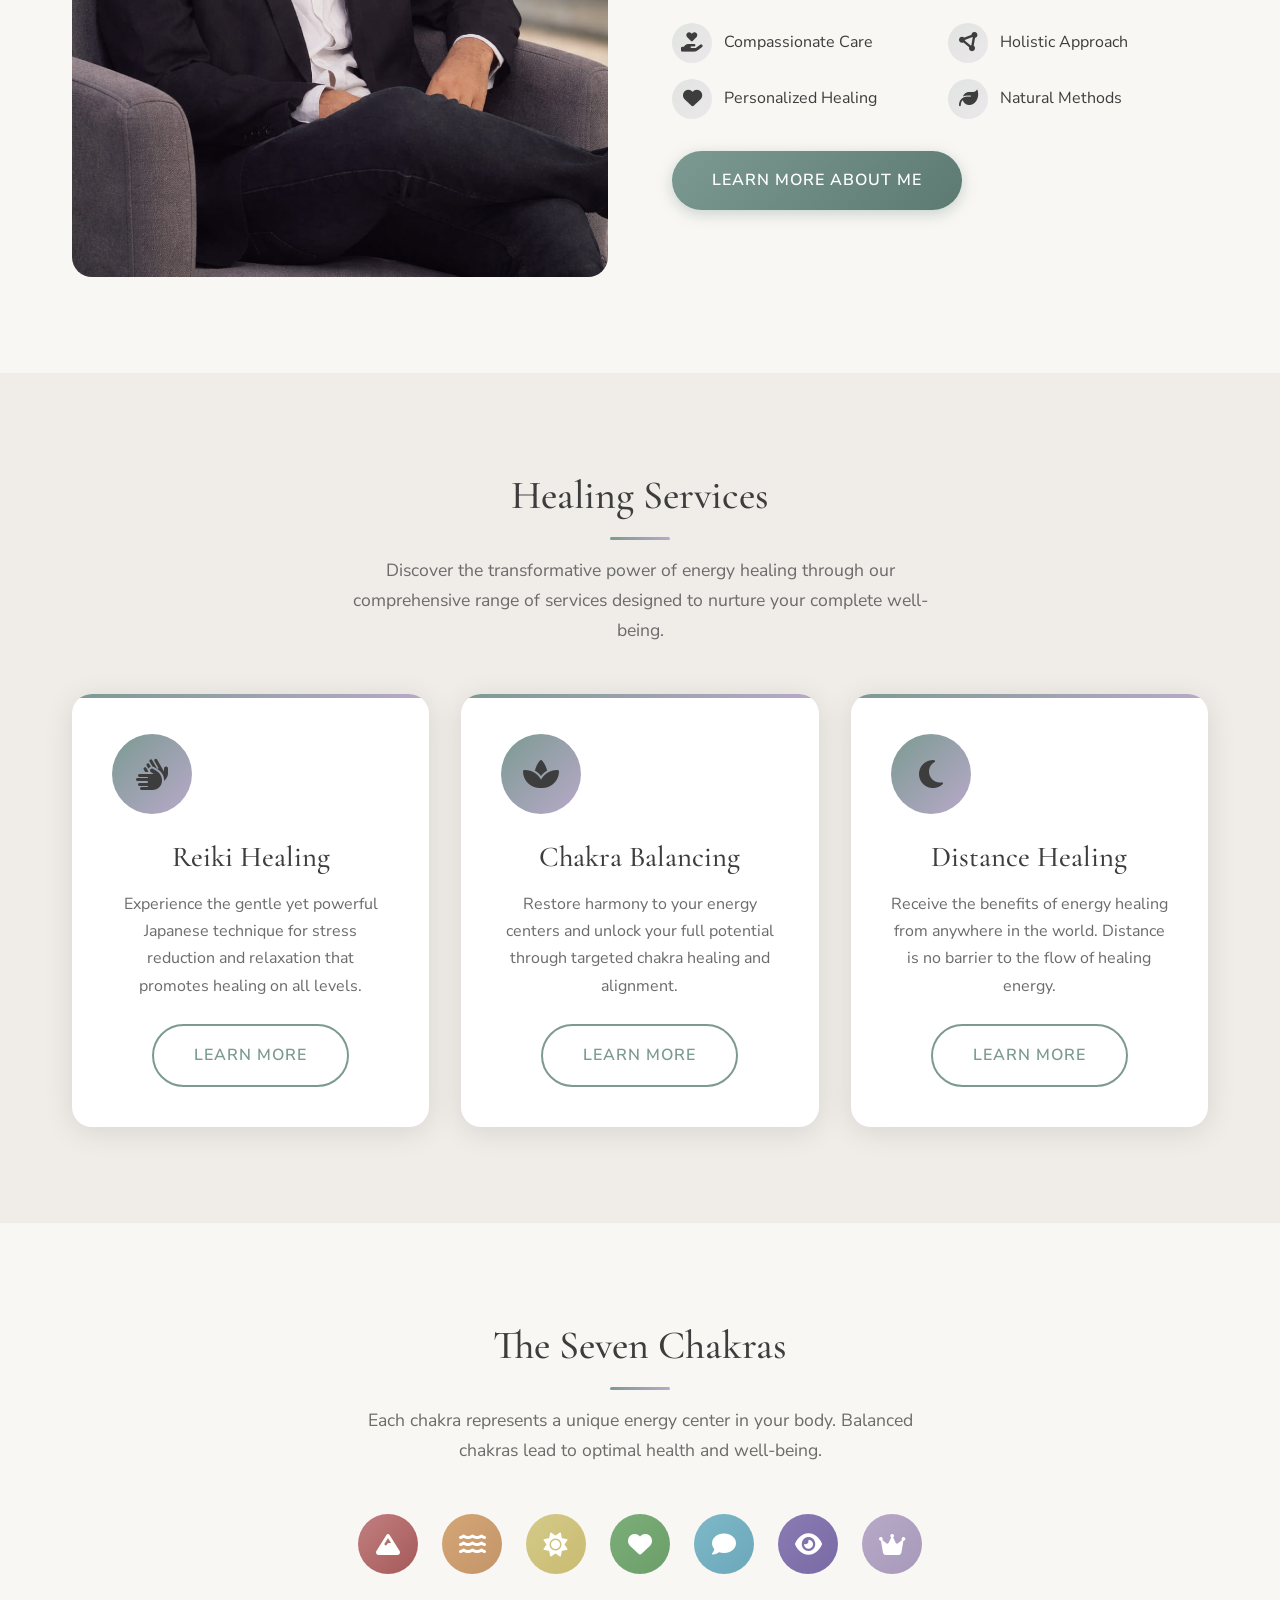
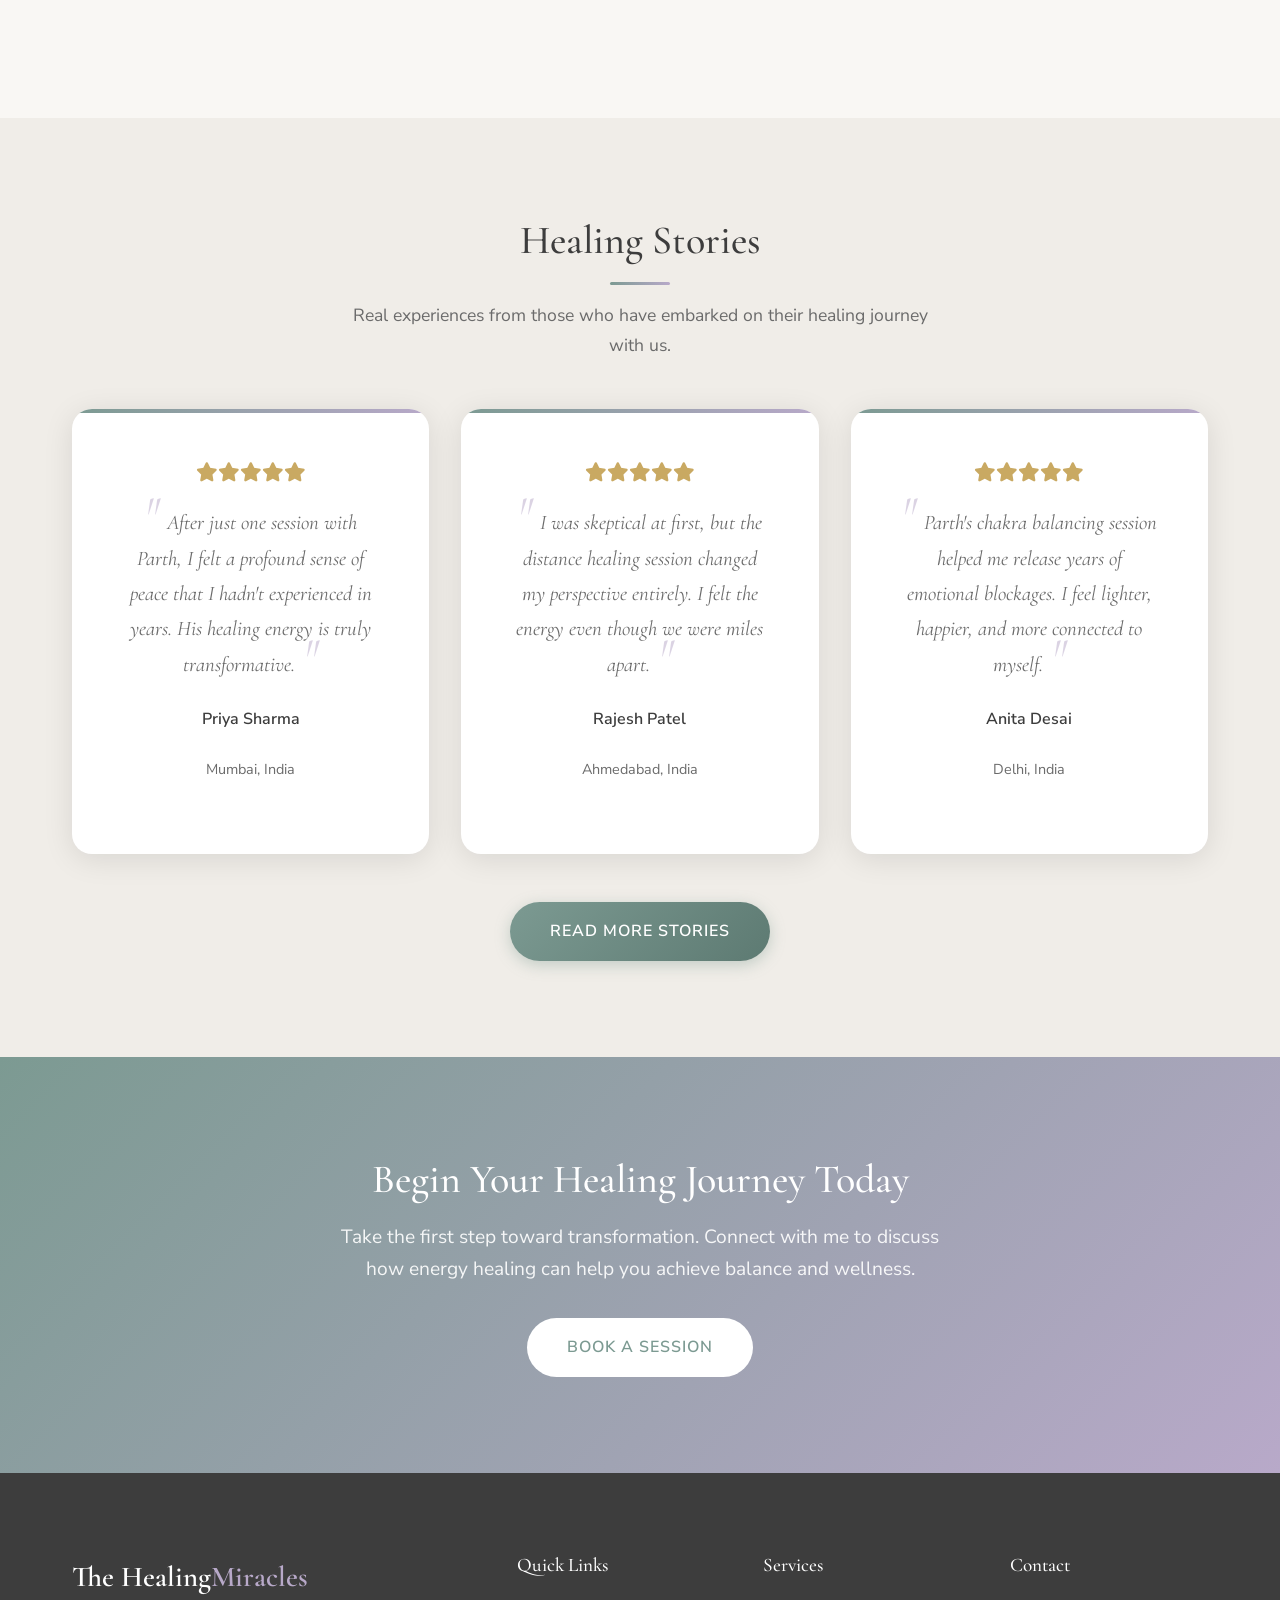
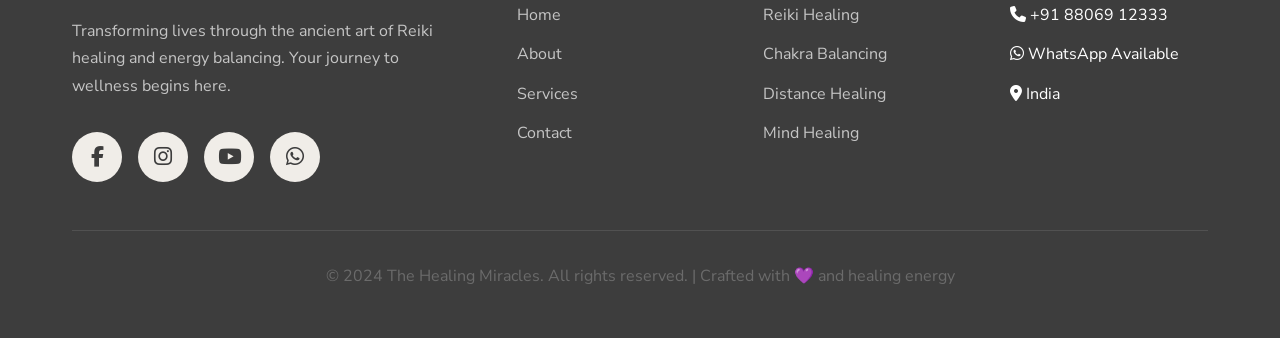
==== commit 851e37ea: "update images, faqs" ====
--- a/index.html
+++ b/index.html
@@ -54,6 +54,7 @@
   <!-- Hero Section -->
   <section class="hero">
     <div class="hero-content">
+      <img src="images/logo.jpeg" alt="The Healing Miracles" style="width: 200px; border-radius: 50%; margin-bottom: 1.5rem; box-shadow: 0 8px 30px rgba(0,0,0,0.15);">
       <p class="hero-tagline">Welcome to Your Healing Journey</p>
       <h1>Discover the Power of Healing Within</h1>
       <p>Experience transformative Reiki healing and energy balancing that nurtures your mind, body, and spirit. Begin your journey to wellness and inner peace today.</p>
@@ -78,11 +79,7 @@
     <div class="container">
       <div class="about-grid">
         <div class="about-image">
-          <div class="about-image-placeholder" style="background: url('https://images.unsplash.com/photo-1508672019048-805c876b67e2?w=600&h=750&fit=crop') center/cover;">
-          </div>
-          <div class="floating-badge badge-experience">
-            <span style="color: var(--primary); font-size: 2rem;">5+</span><br>
-            Years Experience
+          <div class="about-image-placeholder" style="background: url('images/parth.jpeg') center/cover;">
           </div>
           <div class="floating-badge badge-certified">
             ✨ Certified Healer
@@ -90,8 +87,8 @@
         </div>
         <div class="about-content fade-in">
           <h2>Meet Parth Katira</h2>
-          <p>As a dedicated Reiki practitioner and energy healer, I have devoted my life to helping others discover their inner healing potential. My journey into the world of energy healing began over five years ago, and since then, I have had the privilege of guiding hundreds of individuals toward physical, emotional, and spiritual wellness.</p>
-          <p>I believe that everyone possesses the innate ability to heal themselves. My role is to serve as a channel for universal life force energy, facilitating the natural healing process within each individual I work with.</p>
+          <p>Hello, I'm Parth Katira, and I am dedicated to helping you achieve profound, lasting transformation. As a certified Reiki Master and Pranic Healer, my work goes far beyond traditional energy healing.</p>
+          <p>I integrate advanced techniques, including Advanced Javanese Magnetism for deep energy flow, Past Life Regression (PLR) for healing root causes, and the powerful forgiveness practice of Ho'oponopono. This unique fusion allows me to address blockages across physical, emotional, and spiritual layers.</p>
 
           <div class="values-list">
             <div class="value-item">
--- a/css/styles.css
+++ b/css/styles.css
@@ -268,15 +268,7 @@
 }
 
 .hero::before {
-  content: '';
-  position: absolute;
-  top: 0;
-  left: 0;
-  right: 0;
-  bottom: 0;
-  background: url('data:image/svg+xml,<svg xmlns="http://www.w3.org/2000/svg" viewBox="0 0 100 100"><circle cx="50" cy="50" r="40" fill="none" stroke="%237C9A92" stroke-width="0.5" opacity="0.3"/><circle cx="50" cy="50" r="30" fill="none" stroke="%23B8A9C9" stroke-width="0.5" opacity="0.3"/><circle cx="50" cy="50" r="20" fill="none" stroke="%23E8B4BC" stroke-width="0.5" opacity="0.3"/></svg>') center/400px repeat;
-  opacity: 0.5;
-  animation: float 20s ease-in-out infinite;
+  display: none;
 }
 
 @keyframes float {
@@ -547,10 +539,7 @@
 }
 
 .about-image-placeholder::after {
-  content: '';
-  position: absolute;
-  inset: 0;
-  background: url('data:image/svg+xml,<svg xmlns="http://www.w3.org/2000/svg" viewBox="0 0 100 100"><circle cx="50" cy="50" r="45" fill="none" stroke="white" stroke-width="0.5" opacity="0.3"/></svg>') center/200px repeat;
+  display: none;
 }
 
 .floating-badge {
